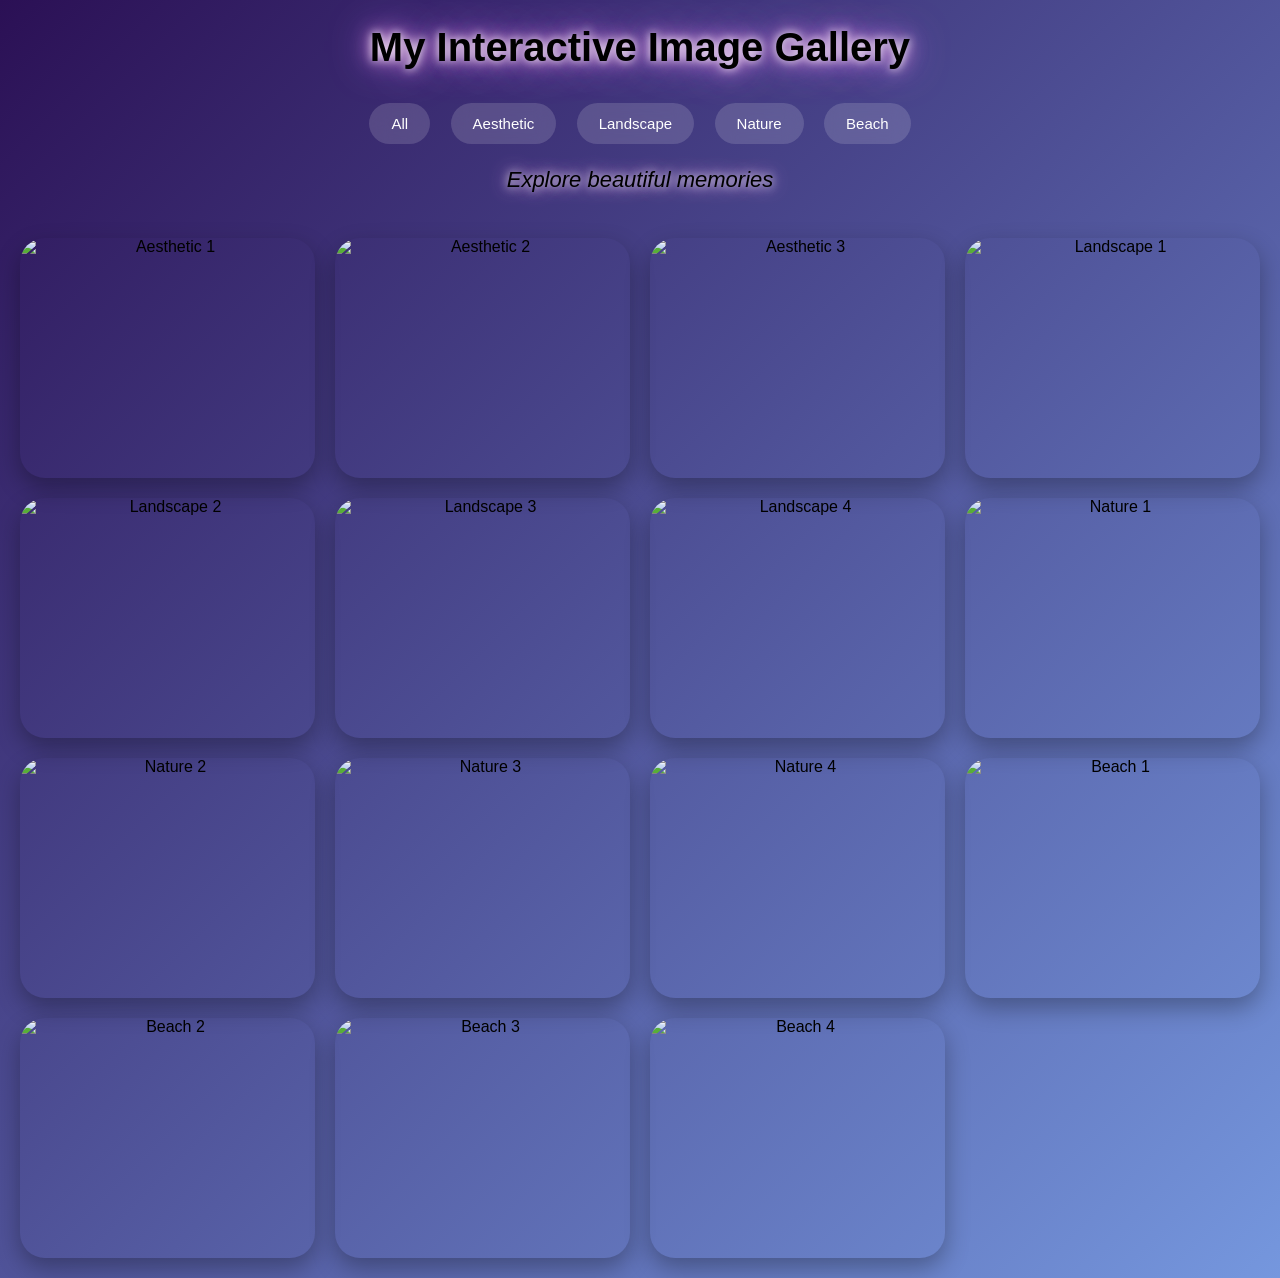
==== index.html @ 45262300 "Add files via upload" ====
<!DOCTYPE html>
<html lang="en">

<head>
  <meta charset="UTF-8">
  <meta name="viewport"
        content="width=device-width, initial-scale=1.0">

  <title>Interactive Image Gallery</title>

  <link rel="stylesheet" href="style.css">
</head>

<body>

  <h1> My Interactive Image Gallery </h1>

  <!-- FILTER BUTTONS -->

  <div class="buttons">

    <button onclick="showCategory('all')">
      All
    </button>

    <button onclick="showCategory('aesthetic')">
      Aesthetic
    </button>

    <button onclick="showCategory('landscape')">
      Landscape
    </button>

    <button onclick="showCategory('nature')">
      Nature
    </button>

    <button onclick="showCategory('beach')">
      Beach
    </button>

  </div>

  <!-- QUOTES -->

  <div id="quote" class="quote">

    ✨ Explore beautiful memories ✨

  </div>

  <!-- GALLERY -->

  <div class="gallery">

    <!-- AESTHETIC -->

    <img src="images/Asthetic1.avif"
         class="filter aesthetic"
         alt="Aesthetic 1">

    <img src="images/Asthetic2.avif"
         class="filter aesthetic"
         alt="Aesthetic 2">

    <img src="images/Asthetic3.avif"
         class="filter aesthetic"
         alt="Aesthetic 3">

    <!-- LANDSCAPE -->

    <img src="images/landscape-1.avif"
         class="filter landscape"
         alt="Landscape 1">

    <img src="images/landscape-2.avif"
         class="filter landscape"
         alt="Landscape 2">

    <img src="images/landscape-3.avif"
         class="filter landscape"
         alt="Landscape 3">

    <img src="images/landscape-4.avif"
         class="filter landscape"
         alt="Landscape 4">

    <!-- NATURE -->

    <img src="images/nature1.avif"
         class="filter nature"
         alt="Nature 1">

    <img src="images/nature2.avif"
         class="filter nature"
         alt="Nature 2">

    <img src="images/nature3.avif"
         class="filter nature"
         alt="Nature 3">

    <img src="images/nature4.avif"
         class="filter nature"
         alt="Nature 4">

    <!-- BEACH -->

    <img src="images/photo3.avif"
         class="filter beach"
         alt="Beach 1">

    <img src="images/photo4.avif"
         class="filter beach"
         alt="Beach 2">

    <img src="images/photo5.avif"
         class="filter beach"
         alt="Beach 3">

    <img src="images/photo6.avif"
         class="filter beach"
         alt="Beach 4">

  </div>

  <!-- LIGHTBOX -->

  <div id="lightbox" class="lightbox">

    <span class="close">&times;</span>

    <img class="lightbox-img"
         src=""
         alt="">

    <div class="controls">

      <button id="prev">
        ⟨ Prev
      </button>

      <button id="next">
        Next ⟩
      </button>

    </div>

  </div>

  <script src="script.js"></script>

</body>

</html>
---- style.css ----
body {

  font-family: 'Poppins', sans-serif;

  background:
  linear-gradient(135deg,
  #2b1055,
  #7597de);

  text-align: center;

  margin: 0;
  padding: 0;

  min-height: 100vh;

}

/* HEADING */

h1 {

  margin: 25px 0;

  color: rgb(0, 0, 0);

  font-size: 40px;

  text-shadow:
    0 0 10px #fff,
    0 0 20px #ff9ff3,
    0 0 40px #c56cf0;

}

/* BUTTONS */

.buttons {

  margin-bottom: 15px;

}

.buttons button {

  background:
  rgba(255,255,255,0.15);

  border: none;

  padding: 12px 22px;

  margin: 8px;

  border-radius: 30px;

  color: white;

  font-size: 15px;

  cursor: pointer;

  transition: 0.4s;

  backdrop-filter: blur(10px);

}

.buttons button:hover {

  transform: scale(1.1);

  background:
  linear-gradient(45deg,
  #ff9ff3,
  #c56cf0);

  box-shadow:
    0 0 15px #fff,
    0 0 30px #ff9ff3;

}

/* QUOTES */

.quote {

  margin-bottom: 25px;

  font-size: 22px;

  color: rgb(0, 0, 0);

  font-style: italic;

  text-shadow:
    0 0 10px #fff,
    0 0 20px #ff9ff3;

}

/* GALLERY */

.gallery {

  display: grid;

  grid-template-columns:
  repeat(auto-fit,
  minmax(260px, 1fr));

  gap: 20px;

  padding: 20px;

}

/* IMAGES */

.gallery img {

  width: 100%;

  height: 240px;

  object-fit: cover;

  border-radius: 25px;

  cursor: pointer;

  transition: 0.5s;

  box-shadow:
    0 10px 25px rgba(0,0,0,0.3);

}

.gallery img:hover {

  transform:
  scale(1.05)
  rotate(1deg);

  box-shadow:
    0 0 20px #fff,
    0 0 40px #ff9ff3,
    0 0 60px #c56cf0;

}

/* LIGHTBOX */

.lightbox {

  display: none;

  position: fixed;

  top: 0;
  left: 0;

  width: 100%;
  height: 100%;

  background:
  rgba(0,0,0,0.9);

  justify-content: center;
  align-items: center;

  flex-direction: column;

  z-index: 999;

}

.lightbox-img {

  max-width: 85%;

  max-height: 75vh;

  border-radius: 30px;

  box-shadow:
    0 0 25px #fff,
    0 0 50px #ff9ff3;

}

/* CLOSE BUTTON */

.close {

  position: absolute;

  top: 20px;
  right: 35px;

  font-size: 45px;

  color: white;

  cursor: pointer;

}

/* CONTROLS */

.controls {

  margin-top: 20px;

}

.controls button {

  background:
  linear-gradient(45deg,
  #ff9ff3,
  #c56cf0);

  border: none;

  padding: 12px 24px;

  margin: 8px;

  border-radius: 30px;

  color: white;

  cursor: pointer;

  transition: 0.4s;

}

.controls button:hover {

  transform: scale(1.1);

}
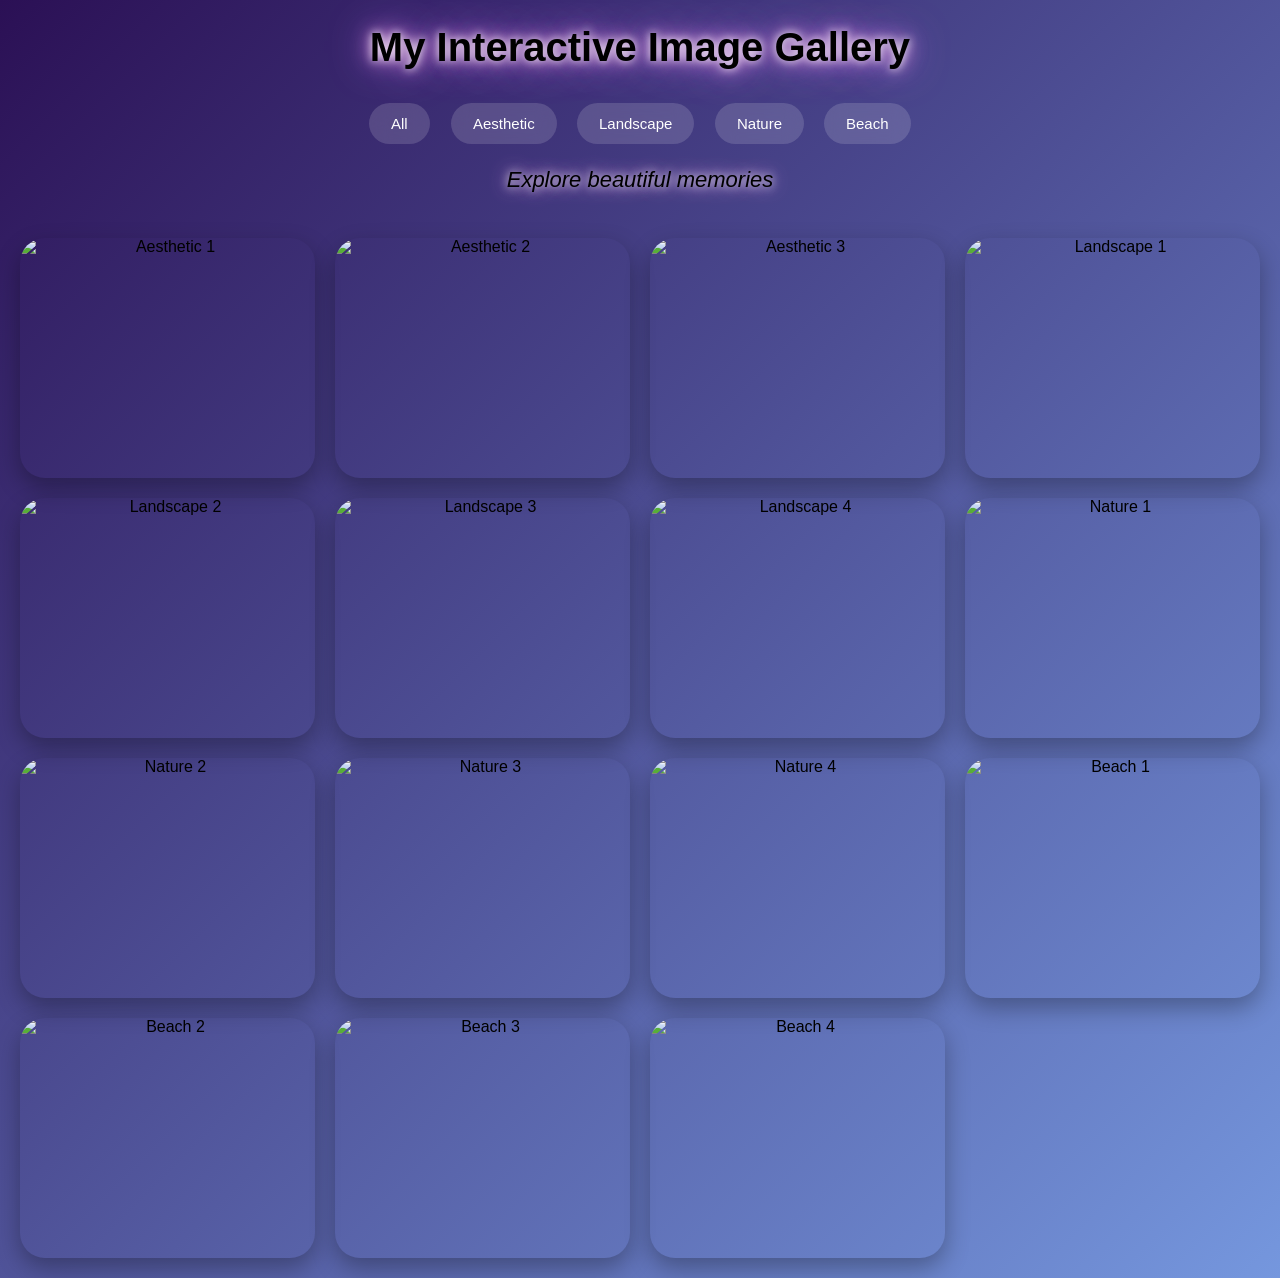
==== commit 4698f10c: "Add files via upload" ====
--- a/index.html
+++ b/index.html
@@ -55,69 +55,69 @@
 
     <!-- AESTHETIC -->
 
-    <img src="images/Asthetic1.avif"
+    <img src="https://upload.wikimedia.org/wikipedia/commons/f/fc/Aesthetic-4886533_1280.jpg?utm_source=commons.wikimedia.org&utm_campaign=index&utm_content=original"
          class="filter aesthetic"
          alt="Aesthetic 1">
 
-    <img src="images/Asthetic2.avif"
+    <img src="https://plus.unsplash.com/premium_photo-1673285285994-6bfff235db97?fm=jpg&q=60&w=3000&auto=format&fit=crop&ixlib=rb-4.1.0&ixid=M3wxMjA3fDB8MHxzZWFyY2h8MXx8bmF0dXJlJTIwYWVzdGhldGljfGVufDB8fDB8fHww"
          class="filter aesthetic"
          alt="Aesthetic 2">
 
-    <img src="images/Asthetic3.avif"
+    <img src="https://i.pinimg.com/originals/7e/04/49/7e0449656995369dea3809f2afa60ad8.jpg"
          class="filter aesthetic"
          alt="Aesthetic 3">
 
     <!-- LANDSCAPE -->
 
-    <img src="images/landscape-1.avif"
+    <img src="https://upload.wikimedia.org/wikipedia/commons/c/c0/Mountain_landscape_4432242.jpg"
          class="filter landscape"
          alt="Landscape 1">
 
-    <img src="images/landscape-2.avif"
+    <img src="https://thumbs.dreamstime.com/b/landscape-sunset-view-morain-lake-mountain-range-alberta-canada-44613434.jpg"
          class="filter landscape"
          alt="Landscape 2">
 
-    <img src="images/landscape-3.avif"
+    <img src="https://i.pinimg.com/1200x/ee/4e/52/ee4e5298eced9606f8b5092c3fba30ee.jpg"
          class="filter landscape"
          alt="Landscape 3">
 
-    <img src="images/landscape-4.avif"
+    <img src="https://img.magnific.com/free-photo/reflection-photo-trees-mountain_395237-233.jpg?semt=ais_hybrid&w=740&q=80"
          class="filter landscape"
          alt="Landscape 4">
 
     <!-- NATURE -->
 
-    <img src="images/nature1.avif"
+    <img src="https://media.istockphoto.com/id/1317323736/photo/a-view-up-into-the-trees-direction-sky.jpg?s=612x612&w=0&k=20&c=i4HYO7xhao7CkGy7Zc_8XSNX_iqG0vAwNsrH1ERmw2Q="
          class="filter nature"
          alt="Nature 1">
 
-    <img src="images/nature2.avif"
+    <img src="https://t4.ftcdn.net/jpg/10/15/52/23/360_F_1015522373_Q34xhiDaoR3WzDMQTGYB43RV7BTYYmLC.jpg"
          class="filter nature"
          alt="Nature 2">
 
-    <img src="images/nature3.avif"
+    <img src="https://images5.alphacoders.com/336/thumb-1920-336625.jpg"
          class="filter nature"
          alt="Nature 3">
 
-    <img src="images/nature4.avif"
+    <img src="https://www.godigit.com/content/dam/godigit/directportal/en/contenthm/top-12-bird-sanctuaries-to-visit-in-rajasthan.jpg"
          class="filter nature"
          alt="Nature 4">
 
     <!-- BEACH -->
 
-    <img src="images/photo3.avif"
+    <img src="https://i.pinimg.com/736x/08/6c/cf/086ccf79e4ba99cdedee98595f9104b7.jpg"
          class="filter beach"
          alt="Beach 1">
 
-    <img src="images/photo4.avif"
+    <img src="https://media.istockphoto.com/id/2096604238/photo/aerial-beach-and-coconut-trees-on-a-calm-island-in-the-morning.jpg?s=612x612&w=0&k=20&c=rKCfLsfiOxaImi1ywObtJ8g_sJ_jqS0bboPMhHDYXDM="
          class="filter beach"
          alt="Beach 2">
 
-    <img src="images/photo5.avif"
+    <img src="https://media.timeout.com/images/105873212/750/562/image.jpg"
          class="filter beach"
          alt="Beach 3">
 
-    <img src="images/photo6.avif"
+    <img src="https://i.pinimg.com/736x/77/6b/87/776b87ac50d5f21b6794a7fec9855985.jpg"
          class="filter beach"
          alt="Beach 4">
 
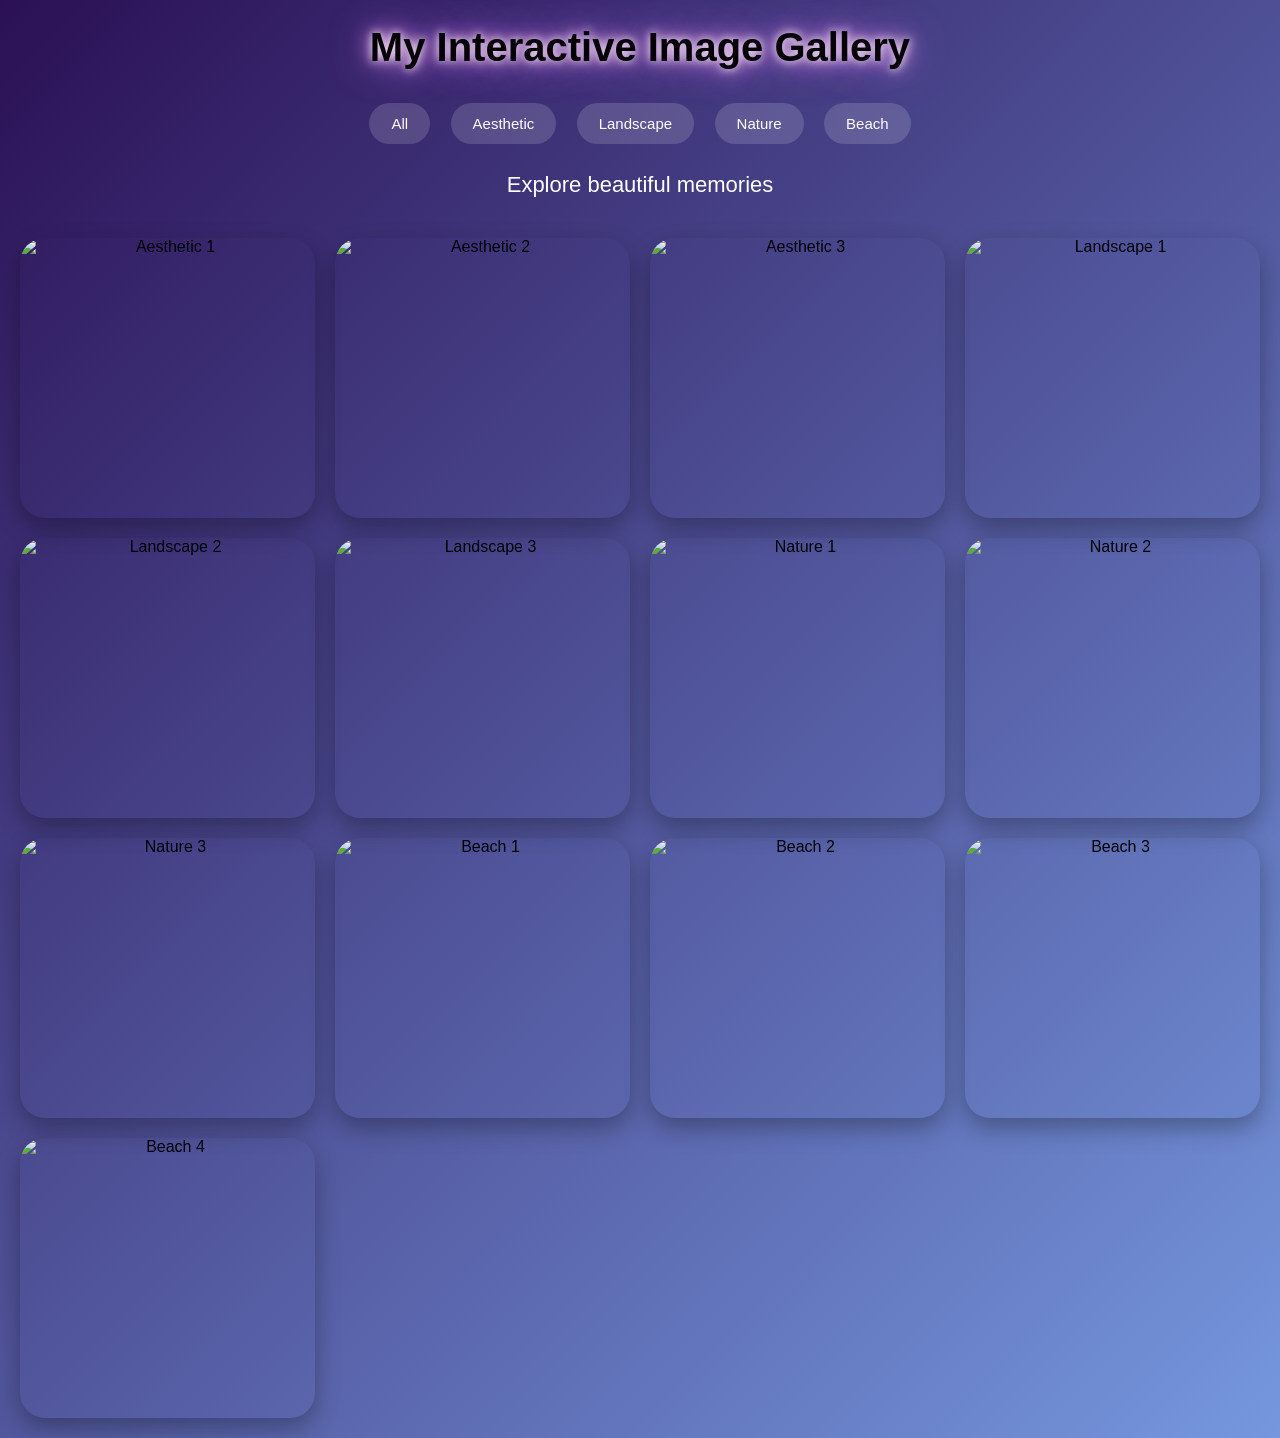
==== commit 7351f3a5: "Add files via upload" ====
--- a/index.html
+++ b/index.html
@@ -2,13 +2,17 @@
 <html lang="en">
 
 <head>
+
   <meta charset="UTF-8">
+
   <meta name="viewport"
         content="width=device-width, initial-scale=1.0">
 
   <title>Interactive Image Gallery</title>
 
-  <link rel="stylesheet" href="style.css">
+  <link rel="stylesheet"
+        href="style.css">
+
 </head>
 
 <body>
@@ -41,7 +45,7 @@
 
   </div>
 
-  <!-- QUOTES -->
+  <!-- QUOTE -->
 
   <div id="quote" class="quote">
 
@@ -55,71 +59,118 @@
 
     <!-- AESTHETIC -->
 
-    <img src="https://upload.wikimedia.org/wikipedia/commons/f/fc/Aesthetic-4886533_1280.jpg?utm_source=commons.wikimedia.org&utm_campaign=index&utm_content=original"
+    <img src="https://upload.wikimedia.org/wikipedia/commons/f/fc/Aesthetic-4886533_1280.jpg"
          class="filter aesthetic"
-         alt="Aesthetic 1">
-
-    <img src="https://plus.unsplash.com/premium_photo-1673285285994-6bfff235db97?fm=jpg&q=60&w=3000&auto=format&fit=crop&ixlib=rb-4.1.0&ixid=M3wxMjA3fDB8MHxzZWFyY2h8MXx8bmF0dXJlJTIwYWVzdGhldGljfGVufDB8fDB8fHww"
+         alt="Aesthetic 1"
+
+         data-title="Dreamy Aesthetic"
+         data-category="Aesthetic"
+         data-description="A peaceful aesthetic wallpaper with dreamy vibes.">
+
+    <img src="https://images.openai.com/static-rsc-4/pI878bMQj2b5K4F5whdi-srrQqZUO-c6wjVbkei-aS2DM3NkyvSaBmcAKnhqHhMQnThnMcJBTLWFyr2rUiElgNFBlvUF4JKAi6DgZvtzZXvD4dD0hiNzUBqY-BC9ey2xDd2nUaNNmJbL5Eqd-LjjEo5nEmLKn_R7EXIciWw8trc?purpose=inline"
          class="filter aesthetic"
-         alt="Aesthetic 2">
-
-    <img src="https://i.pinimg.com/originals/7e/04/49/7e0449656995369dea3809f2afa60ad8.jpg"
+         alt="Aesthetic 2"
+
+         data-title="Purple Glow"
+         data-category="Aesthetic"
+         data-description="Beautiful glowing purple aesthetic scene.">
+
+    <img src="https://plus.unsplash.com/premium_photo-1673285285994-6bfff235db97"
          class="filter aesthetic"
-         alt="Aesthetic 3">
+         alt="Aesthetic 3"
+
+         data-title="Nature Aesthetic"
+         data-category="Aesthetic"
+         data-description="Beautiful aesthetic nature wallpaper.">
+
 
     <!-- LANDSCAPE -->
 
     <img src="https://upload.wikimedia.org/wikipedia/commons/c/c0/Mountain_landscape_4432242.jpg"
          class="filter landscape"
-         alt="Landscape 1">
+         alt="Landscape 1"
+
+         data-title="Mountain View"
+         data-category="Landscape"
+         data-description="Beautiful mountain landscape scenery.">
 
     <img src="https://thumbs.dreamstime.com/b/landscape-sunset-view-morain-lake-mountain-range-alberta-canada-44613434.jpg"
          class="filter landscape"
-         alt="Landscape 2">
-
-    <img src="https://i.pinimg.com/1200x/ee/4e/52/ee4e5298eced9606f8b5092c3fba30ee.jpg"
+         alt="Landscape 2"
+
+         data-title="Sunset Lake"
+         data-category="Landscape"
+         data-description="Golden sunset reflecting over lake.">
+
+    <img src="https://img.magnific.com/free-photo/reflection-photo-trees-mountain_395237-233.jpg"
          class="filter landscape"
-         alt="Landscape 3">
-
-    <img src="https://img.magnific.com/free-photo/reflection-photo-trees-mountain_395237-233.jpg?semt=ais_hybrid&w=740&q=80"
-         class="filter landscape"
-         alt="Landscape 4">
+         alt="Landscape 3"
+
+         data-title="Nature Reflection"
+         data-category="Landscape"
+         data-description="Reflection of mountains in calm water.">
+
 
     <!-- NATURE -->
 
-    <img src="https://media.istockphoto.com/id/1317323736/photo/a-view-up-into-the-trees-direction-sky.jpg?s=612x612&w=0&k=20&c=i4HYO7xhao7CkGy7Zc_8XSNX_iqG0vAwNsrH1ERmw2Q="
+    <img src="https://media.istockphoto.com/id/1317323736/photo/a-view-up-into-the-trees-direction-sky.jpg"
          class="filter nature"
-         alt="Nature 1">
+         alt="Nature 1"
+
+         data-title="Green Forest"
+         data-category="Nature"
+         data-description="Fresh green forest under sunlight.">
 
     <img src="https://t4.ftcdn.net/jpg/10/15/52/23/360_F_1015522373_Q34xhiDaoR3WzDMQTGYB43RV7BTYYmLC.jpg"
          class="filter nature"
-         alt="Nature 2">
+         alt="Nature 2"
+
+         data-title="Nature Beauty"
+         data-category="Nature"
+         data-description="Beautiful natural scenery with trees.">
 
     <img src="https://images5.alphacoders.com/336/thumb-1920-336625.jpg"
          class="filter nature"
-         alt="Nature 3">
-
-    <img src="https://www.godigit.com/content/dam/godigit/directportal/en/contenthm/top-12-bird-sanctuaries-to-visit-in-rajasthan.jpg"
-         class="filter nature"
-         alt="Nature 4">
+         alt="Nature 3"
+
+         data-title="Blue Nature"
+         data-category="Nature"
+         data-description="Cool blue-toned peaceful nature wallpaper.">
+
 
     <!-- BEACH -->
 
     <img src="https://i.pinimg.com/736x/08/6c/cf/086ccf79e4ba99cdedee98595f9104b7.jpg"
          class="filter beach"
-         alt="Beach 1">
-
-    <img src="https://media.istockphoto.com/id/2096604238/photo/aerial-beach-and-coconut-trees-on-a-calm-island-in-the-morning.jpg?s=612x612&w=0&k=20&c=rKCfLsfiOxaImi1ywObtJ8g_sJ_jqS0bboPMhHDYXDM="
-         class="filter beach"
-         alt="Beach 2">
+         alt="Beach 1"
+
+         data-title="Beach Sunset"
+         data-category="Beach"
+         data-description="Relaxing beach sunset with soft waves.">
+
+    <img src="https://media.istockphoto.com/id/2096604238/photo/aerial-beach-and-coconut-trees-on-a-calm-island-in-the-morning.jpg"
+         class="filter beach"
+         alt="Beach 2"
+
+         data-title="Tropical Island"
+         data-category="Beach"
+         data-description="Aerial tropical beach island view.">
 
     <img src="https://media.timeout.com/images/105873212/750/562/image.jpg"
          class="filter beach"
-         alt="Beach 3">
-
-    <img src="https://i.pinimg.com/736x/77/6b/87/776b87ac50d5f21b6794a7fec9855985.jpg"
-         class="filter beach"
-         alt="Beach 4">
+         alt="Beach 3"
+
+         data-title="Ocean Dreams"
+         data-category="Beach"
+         data-description="Ocean breeze and peaceful beach vibes.">
+
+     <img src="https://i.pinimg.com/736x/77/6b/87/776b87ac50d5f21b6794a7fec9855985.jpg"
+         class="filter beach"
+         alt="Beach 4"
+         
+         data-title="Sea Breeze"
+         data-category="Beach"
+         data-description="Feel the cool sea breeze and peaceful coastal beauty.">
 
   </div>
 
@@ -133,6 +184,20 @@
          src=""
          alt="">
 
+    <!-- IMAGE DETAILS -->
+
+    <div class="image-details">
+
+      <h2 id="image-title"></h2>
+
+      <p id="image-category"></p>
+
+      <p id="image-description"></p>
+
+    </div>
+
+    <!-- CONTROLS -->
+
     <div class="controls">
 
       <button id="prev">
--- a/style.css
+++ b/style.css
@@ -22,7 +22,7 @@
 
   margin: 25px 0;
 
-  color: rgb(0, 0, 0);
+  color: rgb(6, 0, 7);
 
   font-size: 40px;
 
@@ -37,7 +37,7 @@
 
 .buttons {
 
-  margin-bottom: 15px;
+  margin-bottom: 20px;
 
 }
 
@@ -61,8 +61,6 @@
   cursor: pointer;
 
   transition: 0.4s;
-
-  backdrop-filter: blur(10px);
 
 }
 
@@ -75,27 +73,17 @@
   #ff9ff3,
   #c56cf0);
 
-  box-shadow:
-    0 0 15px #fff,
-    0 0 30px #ff9ff3;
-
-}
-
-/* QUOTES */
+}
+
+/* QUOTE */
 
 .quote {
 
-  margin-bottom: 25px;
+  margin-bottom: 20px;
 
   font-size: 22px;
 
-  color: rgb(0, 0, 0);
-
-  font-style: italic;
-
-  text-shadow:
-    0 0 10px #fff,
-    0 0 20px #ff9ff3;
+  color: white;
 
 }
 
@@ -107,7 +95,7 @@
 
   grid-template-columns:
   repeat(auto-fit,
-  minmax(260px, 1fr));
+  minmax(260px,1fr));
 
   gap: 20px;
 
@@ -121,7 +109,7 @@
 
   width: 100%;
 
-  height: 240px;
+  height: 280px;
 
   object-fit: cover;
 
@@ -139,13 +127,11 @@
 .gallery img:hover {
 
   transform:
-  scale(1.05)
-  rotate(1deg);
+  scale(1.05);
 
   box-shadow:
     0 0 20px #fff,
-    0 0 40px #ff9ff3,
-    0 0 60px #c56cf0;
+    0 0 40px #ff9ff3;
 
 }
 
@@ -177,19 +163,25 @@
 
 .lightbox-img {
 
-  max-width: 85%;
-
-  max-height: 75vh;
-
-  border-radius: 30px;
+  width: 600px;
+
+  height: 350px;
+
+  max-width: 80%;
+
+  max-height: 100vh;
+
+  object-fit: cover;
+
+  border-radius: 25px;
 
   box-shadow:
-    0 0 25px #fff,
-    0 0 50px #ff9ff3;
-
-}
-
-/* CLOSE BUTTON */
+    0 0 20px #fff,
+    0 0 40px #ff9ff3;
+
+}
+
+/* CLOSE */
 
 .close {
 
@@ -203,6 +195,28 @@
   color: white;
 
   cursor: pointer;
+
+}
+
+/* DETAILS */
+
+.image-details {
+
+  color: white;
+
+  margin-top: 20px;
+
+}
+
+.image-details h2 {
+
+  font-size: 30px;
+
+}
+
+.image-details p {
+
+  font-size: 18px;
 
 }
 
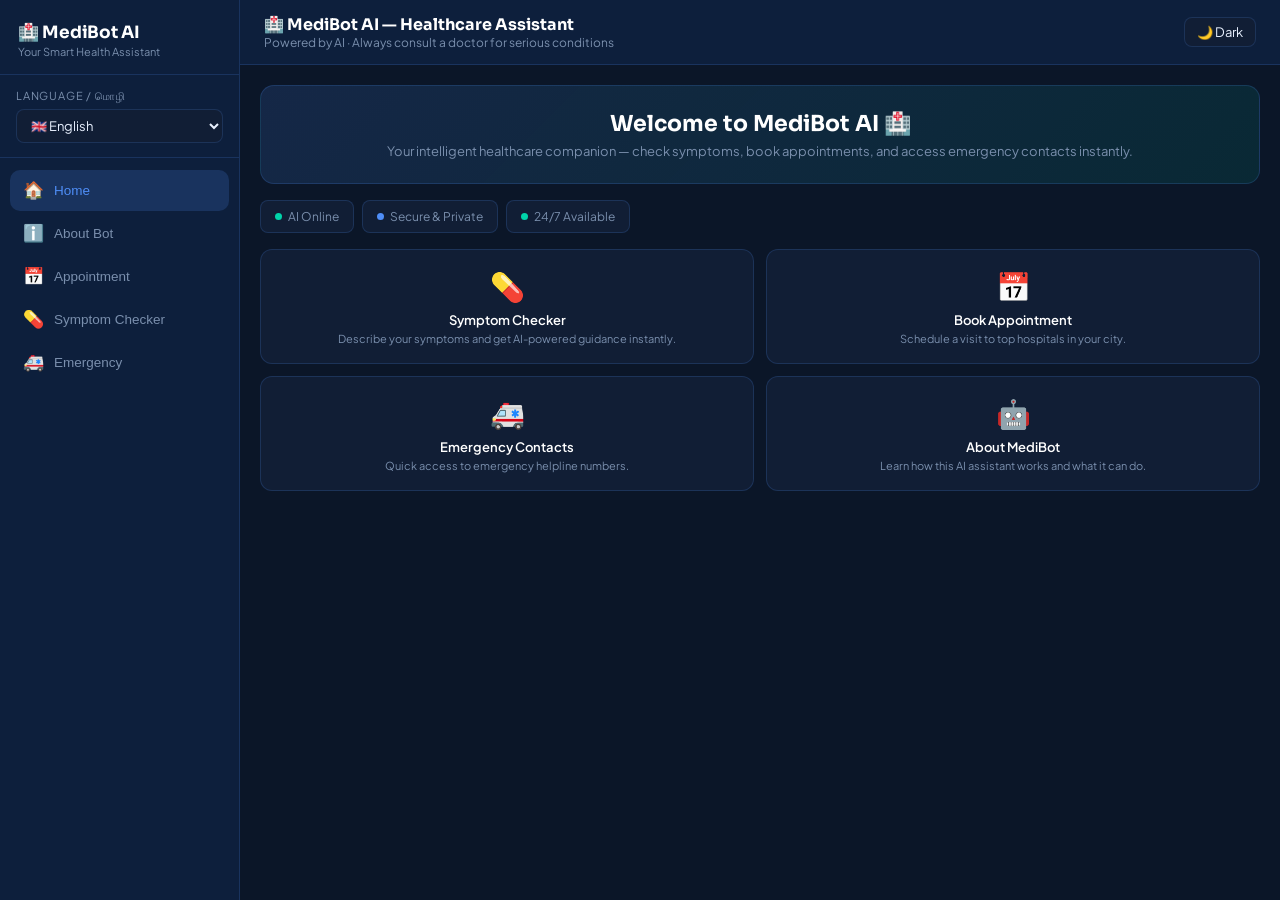
==== commit dd48b31a: "Add files via upload" ====
--- a/index.html
+++ b/index.html
@@ -1,219 +1,475 @@
+
 <!DOCTYPE html>
 <html lang="en">
-
 <head>
-
-  <meta charset="UTF-8">
-
-  <meta name="viewport"
-        content="width=device-width, initial-scale=1.0">
-
-  <title>Interactive Image Gallery</title>
-
-  <link rel="stylesheet"
-        href="style.css">
-
+<meta charset="UTF-8">
+<meta name="viewport" content="width=device-width, initial-scale=1.0">
+<title>MediBot AI</title>
+<link href="https://fonts.googleapis.com/css2?family=Plus+Jakarta+Sans:wght@400;500;600;700&family=Sora:wght@400;600;700&display=swap" rel="stylesheet">
+<style>
+*{margin:0;padding:0;box-sizing:border-box}
+:root{
+  --bg:#0b1628;
+  --sidebar:#0d1f3c;
+  --card:#111e35;
+  --card2:#152240;
+  --accent:#00d4aa;
+  --accent2:#4f8ef7;
+  --red:#ff4d6a;
+  --yellow:#ffc94a;
+  --text:#e8f0fe;
+  --muted:#7a8fad;
+  --border:rgba(79,142,247,0.18);
+  --radius:14px;
+}
+body{font-family:'Plus Jakarta Sans',sans-serif;background:var(--bg);color:var(--text);display:flex;height:100vh;overflow:hidden;font-size:14px}
+.sidebar{width:240px;background:var(--sidebar);border-right:1px solid var(--border);display:flex;flex-direction:column;padding:0;flex-shrink:0;overflow-y:auto}
+.logo{padding:22px 18px 16px;border-bottom:1px solid var(--border)}
+.logo h1{font-family:'Sora',sans-serif;font-size:17px;font-weight:700;color:#fff;letter-spacing:-0.3px}
+.logo span{font-size:11px;color:var(--muted);display:block;margin-top:2px}
+.lang-box{padding:14px 16px;border-bottom:1px solid var(--border)}
+.lang-box label{font-size:11px;color:var(--muted);text-transform:uppercase;letter-spacing:0.8px;display:block;margin-bottom:6px}
+.lang-box select{width:100%;background:var(--card);color:var(--text);border:1px solid var(--border);border-radius:8px;padding:7px 10px;font-family:inherit;font-size:13px;cursor:pointer}
+.lang-box select:focus{outline:none;border-color:var(--accent2)}
+nav{padding:12px 10px;flex:1}
+.nav-item{display:flex;align-items:center;gap:10px;padding:10px 12px;border-radius:10px;cursor:pointer;color:var(--muted);transition:all .2s;margin-bottom:2px;font-size:13.5px;font-weight:500;border:none;background:none;width:100%;text-align:left}
+.nav-item:hover{background:rgba(79,142,247,0.1);color:var(--text)}
+.nav-item.active{background:rgba(79,142,247,0.18);color:var(--accent2)}
+.nav-item .icon{font-size:17px;width:22px;text-align:center}
+.main{flex:1;display:flex;flex-direction:column;overflow:hidden}
+.topbar{background:var(--sidebar);border-bottom:1px solid var(--border);padding:14px 24px;display:flex;align-items:center;justify-content:space-between;flex-shrink:0}
+.topbar-title{font-family:'Sora',sans-serif;font-size:16px;font-weight:700;color:#fff}
+.topbar-sub{font-size:12px;color:var(--muted)}
+.dark-toggle{background:var(--card);border:1px solid var(--border);border-radius:8px;padding:6px 12px;color:var(--text);cursor:pointer;font-size:13px;font-family:inherit}
+.content{flex:1;overflow-y:auto;padding:20px}
+.section{display:none}
+.section.active{display:block}
+.card{background:var(--card);border:1px solid var(--border);border-radius:var(--radius);padding:20px;margin-bottom:16px}
+.card-title{font-size:15px;font-weight:700;color:#fff;margin-bottom:12px;display:flex;align-items:center;gap:8px}
+.badge{font-size:11px;padding:2px 8px;border-radius:20px;font-weight:600}
+.badge-green{background:rgba(0,212,170,0.18);color:var(--accent)}
+.badge-red{background:rgba(255,77,106,0.18);color:var(--red)}
+.badge-blue{background:rgba(79,142,247,0.18);color:var(--accent2)}
+.about-hero{background:linear-gradient(135deg,rgba(79,142,247,0.2),rgba(0,212,170,0.1));border:1px solid var(--border);border-radius:var(--radius);padding:28px;text-align:center;margin-bottom:16px}
+.about-hero h2{font-family:'Sora',sans-serif;font-size:26px;font-weight:700;color:#fff;margin-bottom:8px}
+.about-hero p{color:var(--muted);font-size:14px;line-height:1.7;max-width:480px;margin:0 auto}
+.features-grid{display:grid;grid-template-columns:1fr 1fr;gap:12px}
+.feat{background:var(--card);border:1px solid var(--border);border-radius:10px;padding:16px}
+.feat .fi{font-size:22px;margin-bottom:8px}
+.feat h4{font-size:13px;font-weight:600;color:#fff;margin-bottom:4px}
+.feat p{font-size:12px;color:var(--muted);line-height:1.5}
+.appt-grid{display:grid;grid-template-columns:1fr 1fr;gap:12px}
+.form-group{margin-bottom:14px}
+.form-group label{font-size:12px;color:var(--muted);display:block;margin-bottom:5px;text-transform:uppercase;letter-spacing:0.6px}
+.form-group input,.form-group select,.form-group textarea{width:100%;background:var(--card2);border:1px solid var(--border);border-radius:8px;padding:9px 12px;color:var(--text);font-family:inherit;font-size:13px}
+.form-group input:focus,.form-group select:focus,.form-group textarea:focus{outline:none;border-color:var(--accent2)}
+.form-group select option{background:#1a2a4a}
+.time-slots{display:grid;grid-template-columns:repeat(4,1fr);gap:6px;margin-top:6px}
+.slot{background:var(--card2);border:1px solid var(--border);border-radius:7px;padding:7px;text-align:center;cursor:pointer;font-size:12px;color:var(--text);transition:all .2s}
+.slot:hover{border-color:var(--accent2);color:var(--accent2)}
+.slot.selected{background:rgba(79,142,247,0.2);border-color:var(--accent2);color:var(--accent2);font-weight:600}
+.slot.booked{background:rgba(255,77,106,0.1);border-color:rgba(255,77,106,0.3);color:var(--red);cursor:not-allowed;text-decoration:line-through;opacity:0.6}
+.btn{width:100%;padding:12px;border:none;border-radius:10px;background:var(--accent2);color:#fff;font-family:inherit;font-size:14px;font-weight:600;cursor:pointer;transition:all .2s;margin-top:4px}
+.btn:hover{opacity:0.9;transform:translateY(-1px)}
+.btn-green{background:var(--accent);color:#0b1628}
+.toast{display:none;padding:12px 16px;border-radius:10px;font-size:13px;font-weight:500;margin-bottom:14px;animation:fadeIn .3s}
+.toast.show{display:flex;align-items:center;gap:8px}
+.toast.success{background:rgba(0,212,170,0.15);border:1px solid rgba(0,212,170,0.3);color:var(--accent)}
+.toast.error{background:rgba(255,77,106,0.15);border:1px solid rgba(255,77,106,0.3);color:var(--red)}
+@keyframes fadeIn{from{opacity:0;transform:translateY(-8px)}to{opacity:1;transform:translateY(0)}}
+.booked-list{margin-top:16px}
+.booked-item{background:var(--card2);border:1px solid var(--border);border-radius:10px;padding:12px 16px;margin-bottom:8px;display:flex;align-items:center;gap:12px}
+.booked-avatar{width:36px;height:36px;border-radius:50%;background:rgba(79,142,247,0.2);display:flex;align-items:center;justify-content:center;font-size:14px;font-weight:700;color:var(--accent2);flex-shrink:0}
+.booked-info h4{font-size:13px;font-weight:600;color:#fff}
+.booked-info p{font-size:11px;color:var(--muted)}
+.ai-chat{background:var(--card2);border:1px solid var(--border);border-radius:var(--radius);padding:16px;min-height:160px;max-height:260px;overflow-y:auto;margin-bottom:12px}
+.ai-msg{display:flex;gap:10px;margin-bottom:12px;animation:fadeIn .3s}
+.ai-msg .avatar{width:30px;height:30px;border-radius:50%;flex-shrink:0;display:flex;align-items:center;justify-content:center;font-size:14px}
+.ai-avatar{background:rgba(0,212,170,0.15);color:var(--accent)}
+.user-avatar{background:rgba(79,142,247,0.15);color:var(--accent2)}
+.ai-msg .bubble{background:var(--card);border:1px solid var(--border);border-radius:10px;padding:10px 13px;font-size:13px;line-height:1.6;color:var(--text);flex:1}
+.user-msg{flex-direction:row-reverse}
+.user-msg .bubble{background:rgba(79,142,247,0.12);text-align:right}
+.symptom-input-row{display:flex;gap:8px}
+.symptom-input-row input{flex:1;background:var(--card2);border:1px solid var(--border);border-radius:8px;padding:9px 14px;color:var(--text);font-family:inherit;font-size:13px}
+.symptom-input-row input:focus{outline:none;border-color:var(--accent)}
+.symptom-input-row button{background:var(--accent);color:#0b1628;border:none;border-radius:8px;padding:9px 16px;font-family:inherit;font-weight:600;cursor:pointer;white-space:nowrap;font-size:13px}
+.quick-chips{display:flex;flex-wrap:wrap;gap:7px;margin-bottom:14px}
+.chip{background:var(--card2);border:1px solid var(--border);border-radius:20px;padding:5px 12px;font-size:12px;color:var(--muted);cursor:pointer;transition:all .2s}
+.chip:hover{border-color:var(--accent);color:var(--accent)}
+.emg-header{background:linear-gradient(135deg,rgba(255,77,106,0.2),rgba(255,77,106,0.05));border:1px solid rgba(255,77,106,0.3);border-radius:var(--radius);padding:18px 20px;margin-bottom:16px;display:flex;align-items:center;gap:14px}
+.emg-icon{font-size:32px}
+.emg-header h3{font-size:16px;font-weight:700;color:#fff}
+.emg-header p{font-size:12px;color:var(--muted);margin-top:2px}
+.emg-grid{display:grid;grid-template-columns:1fr 1fr;gap:10px}
+.emg-card{background:var(--card);border:1px solid var(--border);border-radius:12px;padding:16px;cursor:pointer;transition:all .2s}
+.emg-card:hover{border-color:var(--red);transform:translateY(-2px)}
+.emg-card .num{font-size:24px;font-weight:700;color:var(--red);margin-bottom:4px}
+.emg-card .ename{font-size:13px;font-weight:600;color:#fff}
+.emg-card .edesc{font-size:11px;color:var(--muted);margin-top:3px}
+.emg-card .call-btn{margin-top:10px;background:rgba(255,77,106,0.15);border:1px solid rgba(255,77,106,0.3);color:var(--red);border-radius:7px;padding:6px 12px;font-size:12px;font-weight:600;cursor:pointer;width:100%;font-family:inherit;transition:background .2s}
+.emg-card .call-btn:hover{background:rgba(255,77,106,0.25)}
+.emg-tips{background:rgba(255,196,74,0.08);border:1px solid rgba(255,196,74,0.2);border-radius:10px;padding:14px 16px;margin-top:12px}
+.emg-tips h4{font-size:13px;font-weight:600;color:var(--yellow);margin-bottom:8px}
+.emg-tips li{font-size:12px;color:var(--muted);line-height:1.8;margin-left:16px}
+.home-hero{background:linear-gradient(135deg,rgba(79,142,247,0.15),rgba(0,212,170,0.1));border:1px solid var(--border);border-radius:var(--radius);padding:24px;margin-bottom:16px;text-align:center}
+.home-hero h2{font-family:'Sora',sans-serif;font-size:22px;font-weight:700;color:#fff;margin-bottom:6px}
+.home-hero p{color:var(--muted);font-size:13px}
+.home-grid{display:grid;grid-template-columns:1fr 1fr;gap:12px}
+.home-tile{background:var(--card);border:1px solid var(--border);border-radius:12px;padding:18px;cursor:pointer;transition:all .2s;text-align:center}
+.home-tile:hover{border-color:var(--accent2);transform:translateY(-2px)}
+.home-tile .tile-icon{font-size:28px;margin-bottom:8px}
+.home-tile h4{font-size:13px;font-weight:600;color:#fff;margin-bottom:4px}
+.home-tile p{font-size:11px;color:var(--muted)}
+.status-row{display:flex;gap:8px;margin-bottom:16px;flex-wrap:wrap}
+.status-badge{background:var(--card);border:1px solid var(--border);border-radius:8px;padding:8px 14px;font-size:12px;color:var(--muted);display:flex;align-items:center;gap:6px}
+.dot{width:7px;height:7px;border-radius:50%;display:inline-block}
+.dot-green{background:var(--accent)}
+.dot-blue{background:var(--accent2)}
+.typing{display:flex;align-items:center;gap:4px;padding:8px}
+.typing span{width:6px;height:6px;border-radius:50%;background:var(--accent);animation:pulse 1.2s infinite}
+.typing span:nth-child(2){animation-delay:.2s}
+.typing span:nth-child(3){animation-delay:.4s}
+@keyframes pulse{0%,60%,100%{transform:scale(1);opacity:.5}30%{transform:scale(1.3);opacity:1}}
+::-webkit-scrollbar{width:5px}
+::-webkit-scrollbar-track{background:transparent}
+::-webkit-scrollbar-thumb{background:var(--border);border-radius:3px}
+</style>
 </head>
-
 <body>
 
-  <h1> My Interactive Image Gallery </h1>
-
-  <!-- FILTER BUTTONS -->
-
-  <div class="buttons">
-
-    <button onclick="showCategory('all')">
-      All
+<div class="sidebar">
+  <div class="logo">
+    <h1>🏥 MediBot AI</h1>
+    <span>Your Smart Health Assistant</span>
+  </div>
+  <div class="lang-box">
+    <label>Language / மொழி</label>
+    <select id="langSelect" onchange="changeLang(this.value)">
+      <option value="en">🇬🇧 English</option>
+      <option value="ta">🇮🇳 Tamil (தமிழ்)</option>
+      <option value="hi">🇮🇳 Hindi (हिंदी)</option>
+      <option value="te">🇮🇳 Telugu (తెలుగు)</option>
+      <option value="ml">🇮🇳 Malayalam (മലയാളം)</option>
+    </select>
+  </div>
+  <nav>
+    <button class="nav-item active" onclick="goTo('home',this)">
+      <span class="icon">🏠</span><span data-key="nav_home">Home</span>
     </button>
-
-    <button onclick="showCategory('aesthetic')">
-      Aesthetic
+    <button class="nav-item" onclick="goTo('about',this)">
+      <span class="icon">ℹ️</span><span data-key="nav_about">About Bot</span>
     </button>
-
-    <button onclick="showCategory('landscape')">
-      Landscape
+    <button class="nav-item" onclick="goTo('appointment',this)">
+      <span class="icon">📅</span><span data-key="nav_appt">Appointment</span>
     </button>
-
-    <button onclick="showCategory('nature')">
-      Nature
+    <button class="nav-item" onclick="goTo('symptom',this)">
+      <span class="icon">💊</span><span data-key="nav_symptom">Symptom Checker</span>
     </button>
-
-    <button onclick="showCategory('beach')">
-      Beach
+    <button class="nav-item" onclick="goTo('emergency',this)">
+      <span class="icon">🚑</span><span data-key="nav_emg">Emergency</span>
     </button>
-
+  </nav>
+</div>
+
+<div class="main">
+  <div class="topbar">
+    <div>
+      <div class="topbar-title">🏥 MediBot AI — Healthcare Assistant</div>
+      <div class="topbar-sub">Powered by AI · Always consult a doctor for serious conditions</div>
+    </div>
+    <button class="dark-toggle" onclick="toggleDark()">🌙 Dark</button>
   </div>
 
-  <!-- QUOTE -->
-
-  <div id="quote" class="quote">
-
-    ✨ Explore beautiful memories ✨
+  <div class="content">
+
+    <!-- HOME -->
+    <div class="section active" id="sec-home">
+      <div class="home-hero">
+        <h2 id="home-title">Welcome to MediBot AI 🏥</h2>
+        <p id="home-sub">Your intelligent healthcare companion — check symptoms, book appointments, and access emergency contacts instantly.</p>
+      </div>
+      <div class="status-row">
+        <div class="status-badge"><span class="dot dot-green"></span><span data-key="status_online">AI Online</span></div>
+        <div class="status-badge"><span class="dot dot-blue"></span><span data-key="status_secure">Secure & Private</span></div>
+        <div class="status-badge"><span class="dot dot-green"></span><span data-key="status_24">24/7 Available</span></div>
+      </div>
+      <div class="home-grid">
+        <div class="home-tile" onclick="goTo('symptom',null)">
+          <div class="tile-icon">💊</div>
+          <h4 data-key="tile_symptom">Symptom Checker</h4>
+          <p data-key="tile_symptom_desc">Describe your symptoms and get AI-powered guidance instantly.</p>
+        </div>
+        <div class="home-tile" onclick="goTo('appointment',null)">
+          <div class="tile-icon">📅</div>
+          <h4 data-key="tile_appt">Book Appointment</h4>
+          <p data-key="tile_appt_desc">Schedule a visit to top hospitals in your city.</p>
+        </div>
+        <div class="home-tile" onclick="goTo('emergency',null)">
+          <div class="tile-icon">🚑</div>
+          <h4 data-key="tile_emg">Emergency Contacts</h4>
+          <p data-key="tile_emg_desc">Quick access to emergency helpline numbers.</p>
+        </div>
+        <div class="home-tile" onclick="goTo('about',null)">
+          <div class="tile-icon">🤖</div>
+          <h4 data-key="tile_about">About MediBot</h4>
+          <p data-key="tile_about_desc">Learn how this AI assistant works and what it can do.</p>
+        </div>
+      </div>
+    </div>
+
+    <!-- ABOUT -->
+    <div class="section" id="sec-about">
+      <div class="about-hero">
+        <h2>🤖 MediBot AI</h2>
+        <p data-key="about_desc">MediBot is an intelligent AI-powered healthcare assistant designed to help users understand basic symptoms, book hospital appointments, and access emergency support — all in one place, in your preferred language.</p>
+      </div>
+      <div class="features-grid">
+        <div class="feat"><div class="fi">💊</div><h4 data-key="feat1_title">Symptom Analysis</h4><p data-key="feat1_desc">Describe your symptoms in plain language and get basic health guidance with suggested medications and care tips.</p></div>
+        <div class="feat"><div class="fi">📅</div><h4 data-key="feat2_title">Smart Appointments</h4><p data-key="feat2_desc">Book time slots at top hospitals. The system prevents double-booking for the same doctor automatically.</p></div>
+        <div class="feat"><div class="fi">🚑</div><h4 data-key="feat3_title">Emergency Access</h4><p data-key="feat3_desc">One-click access to all Indian emergency helplines including ambulance, police, and hospital contacts.</p></div>
+        <div class="feat"><div class="fi">🌐</div><h4 data-key="feat4_title">Multilingual Support</h4><p data-key="feat4_desc">Available in Tamil, Hindi, Telugu, Malayalam, and English — serving patients across India.</p></div>
+      </div>
+      <div class="card" style="margin-top:14px">
+        <div class="card-title">⚠️ <span data-key="disclaimer_title">Important Disclaimer</span></div>
+        <p style="font-size:13px;color:var(--muted);line-height:1.7" data-key="disclaimer_text">MediBot AI provides general health information only. It is NOT a substitute for professional medical advice, diagnosis, or treatment. Always consult a qualified healthcare professional for serious or persistent conditions.</p>
+      </div>
+    </div>
+
+    <!-- APPOINTMENT -->
+    <div class="section" id="sec-appointment">
+      <div id="appt-toast" class="toast"></div>
+      <div class="card">
+        <div class="card-title">📅 <span data-key="appt_title">Book an Appointment</span></div>
+        <div class="appt-grid">
+          <div class="form-group">
+            <label data-key="lbl_name">Full Name</label>
+            <input id="appt_name" type="text" placeholder="John Doe">
+          </div>
+          <div class="form-group">
+            <label data-key="lbl_date">Date</label>
+            <input id="appt_date" type="date">
+          </div>
+          <div class="form-group">
+            <label data-key="lbl_hospital">Hospital</label>
+            <select id="appt_hospital">
+              <option value="">-- Select Hospital --</option>
+              <option value="Apollo">Apollo Hospital</option>
+              <option value="Fortis">Fortis Hospital</option>
+              <option value="Kauvery">Kauvery Hospital</option>
+              <option value="MIOT">MIOT International</option>
+              <option value="GovtGeneral">Govt. General Hospital</option>
+            </select>
+          </div>
+          <div class="form-group">
+            <label data-key="lbl_doctor">Doctor / Specialty</label>
+            <select id="appt_doctor">
+              <option value="">-- Select Doctor --</option>
+              <option value="Dr. Priya - General">Dr. Priya — General</option>
+              <option value="Dr. Raj - Cardiology">Dr. Raj — Cardiology</option>
+              <option value="Dr. Meena - Pediatrics">Dr. Meena — Pediatrics</option>
+              <option value="Dr. Kumar - Orthopedics">Dr. Kumar — Orthopedics</option>
+              <option value="Dr. Anand - Neurology">Dr. Anand — Neurology</option>
+            </select>
+          </div>
+        </div>
+        <div class="form-group">
+          <label data-key="lbl_place">Place / City</label>
+          <input id="appt_place" type="text" placeholder="Chennai">
+        </div>
+        <div class="form-group">
+          <label data-key="lbl_time">Select Time Slot</label>
+          <div class="time-slots" id="time-slots">
+            <div class="slot" onclick="selectSlot(this,'09:00 AM')">09:00 AM</div>
+            <div class="slot" onclick="selectSlot(this,'10:00 AM')">10:00 AM</div>
+            <div class="slot" onclick="selectSlot(this,'11:00 AM')">11:00 AM</div>
+            <div class="slot" onclick="selectSlot(this,'12:00 PM')">12:00 PM</div>
+            <div class="slot" onclick="selectSlot(this,'02:00 PM')">02:00 PM</div>
+            <div class="slot" onclick="selectSlot(this,'03:00 PM')">03:00 PM</div>
+            <div class="slot" onclick="selectSlot(this,'04:00 PM')">04:00 PM</div>
+            <div class="slot" onclick="selectSlot(this,'05:00 PM')">05:00 PM</div>
+          </div>
+        </div>
+        <button class="btn btn-green" onclick="bookAppointment()" data-key="btn_book">📅 Confirm Appointment</button>
+      </div>
+      <div class="booked-list" id="booked-list"></div>
+    </div>
+
+    <!-- SYMPTOM -->
+    <div class="section" id="sec-symptom">
+      <div class="card">
+        <div class="card-title">💊 <span data-key="sym_title">AI Symptom Checker</span> <span class="badge badge-green">AI Powered</span></div>
+        <p style="font-size:12px;color:var(--muted);margin-bottom:12px" data-key="sym_desc">Type your symptom or temperature below. Try: "fever 99", "cough", "headache", "cold", "stomach pain"...</p>
+        <div class="quick-chips">
+          <div class="chip" onclick="quickSymptom('Fever')">🌡 Fever</div>
+          <div class="chip" onclick="quickSymptom('Cough')">😮‍💨 Cough</div>
+          <div class="chip" onclick="quickSymptom('Headache')">🤕 Headache</div>
+          <div class="chip" onclick="quickSymptom('Cold')">🤧 Cold</div>
+          <div class="chip" onclick="quickSymptom('Stomach Pain')">😣 Stomach Pain</div>
+          <div class="chip" onclick="quickSymptom('Sore Throat')">🤒 Sore Throat</div>
+          <div class="chip" onclick="quickSymptom('Back Pain')">🦴 Back Pain</div>
+          <div class="chip" onclick="quickSymptom('Dizziness')">💫 Dizziness</div>
+        </div>
+        <div class="ai-chat" id="ai-chat">
+          <div class="ai-msg">
+            <div class="avatar ai-avatar">🤖</div>
+            <div class="bubble" id="greeting-msg">Hello! I'm MediBot. Tell me your symptom and I'll provide basic health guidance. Remember: always consult a doctor for serious conditions. 🏥</div>
+          </div>
+        </div>
+        <div class="symptom-input-row">
+          <input id="sym-input" type="text" placeholder="Type symptom or e.g. 'fever 101 degrees'..." onkeydown="if(event.key==='Enter')analyzeSymptom()">
+          <button onclick="analyzeSymptom()">🔍 Analyze</button>
+        </div>
+      </div>
+    </div>
+
+    <!-- EMERGENCY -->
+    <div class="section" id="sec-emergency">
+      <div class="emg-header">
+        <div class="emg-icon">🚨</div>
+        <div>
+          <h3 data-key="emg_title">Emergency Contacts</h3>
+          <p data-key="emg_sub">Tap any number to call immediately. These are India's official emergency helplines.</p>
+        </div>
+      </div>
+      <div class="emg-grid">
+        <div class="emg-card"><div class="num">108</div><div class="ename">🚑 Ambulance</div><div class="edesc">Free ambulance service — Tamil Nadu & nationwide</div><button class="call-btn" onclick="alert('Calling 108 — Ambulance Service')">📞 Call 108</button></div>
+        <div class="emg-card"><div class="num">100</div><div class="ename">👮 Police</div><div class="edesc">Emergency police assistance & crime reporting</div><button class="call-btn" onclick="alert('Calling 100 — Police Emergency')">📞 Call 100</button></div>
+        <div class="emg-card"><div class="num">102</div><div class="ename">🤱 Maternity</div><div class="edesc">Free ambulance for pregnant women & newborns</div><button class="call-btn" onclick="alert('Calling 102 — Maternity Ambulance')">📞 Call 102</button></div>
+        <div class="emg-card"><div class="num">104</div><div class="ename">🏥 Health Helpline</div><div class="edesc">Medical advice, hospital info & health queries</div><button class="call-btn" onclick="alert('Calling 104 — Health Helpline')">📞 Call 104</button></div>
+        <div class="emg-card"><div class="num">112</div><div class="ename">🆘 National Emergency</div><div class="edesc">Single number for all emergencies — police, fire, medical</div><button class="call-btn" onclick="alert('Calling 112 — National Emergency')">📞 Call 112</button></div>
+        <div class="emg-card"><div class="num">1800-599-0019</div><div class="ename">🧠 Mental Health</div><div class="edesc">iCall — free psychological support helpline</div><button class="call-btn" onclick="alert('Calling Mental Health Helpline')">📞 Call Now</button></div>
+        <div class="emg-card"><div class="num">1098</div><div class="ename">👧 Childline</div><div class="edesc">Emergency support for children in distress</div><button class="call-btn" onclick="alert('Calling 1098 — Childline')">📞 Call 1098</button></div>
+        <div class="emg-card"><div class="num">1091</div><div class="ename">👩 Women Helpline</div><div class="edesc">24/7 support for women in emergency situations</div><button class="call-btn" onclick="alert('Calling 1091 — Women Helpline')">📞 Call 1091</button></div>
+      </div>
+      <div class="emg-tips">
+        <h4>⚡ When to call 112?</h4>
+        <ul>
+          <li>Unconscious or unresponsive person</li>
+          <li>Severe chest pain or difficulty breathing</li>
+          <li>Heavy bleeding or trauma injury</li>
+          <li>Suspected stroke (face drooping, arm weakness, speech difficulty)</li>
+          <li>Severe allergic reaction or poisoning</li>
+        </ul>
+      </div>
+    </div>
 
   </div>
-
-  <!-- GALLERY -->
-
-  <div class="gallery">
-
-    <!-- AESTHETIC -->
-
-    <img src="https://upload.wikimedia.org/wikipedia/commons/f/fc/Aesthetic-4886533_1280.jpg"
-         class="filter aesthetic"
-         alt="Aesthetic 1"
-
-         data-title="Dreamy Aesthetic"
-         data-category="Aesthetic"
-         data-description="A peaceful aesthetic wallpaper with dreamy vibes.">
-
-    <img src="https://images.openai.com/static-rsc-4/pI878bMQj2b5K4F5whdi-srrQqZUO-c6wjVbkei-aS2DM3NkyvSaBmcAKnhqHhMQnThnMcJBTLWFyr2rUiElgNFBlvUF4JKAi6DgZvtzZXvD4dD0hiNzUBqY-BC9ey2xDd2nUaNNmJbL5Eqd-LjjEo5nEmLKn_R7EXIciWw8trc?purpose=inline"
-         class="filter aesthetic"
-         alt="Aesthetic 2"
-
-         data-title="Purple Glow"
-         data-category="Aesthetic"
-         data-description="Beautiful glowing purple aesthetic scene.">
-
-    <img src="https://plus.unsplash.com/premium_photo-1673285285994-6bfff235db97"
-         class="filter aesthetic"
-         alt="Aesthetic 3"
-
-         data-title="Nature Aesthetic"
-         data-category="Aesthetic"
-         data-description="Beautiful aesthetic nature wallpaper.">
-
-
-    <!-- LANDSCAPE -->
-
-    <img src="https://upload.wikimedia.org/wikipedia/commons/c/c0/Mountain_landscape_4432242.jpg"
-         class="filter landscape"
-         alt="Landscape 1"
-
-         data-title="Mountain View"
-         data-category="Landscape"
-         data-description="Beautiful mountain landscape scenery.">
-
-    <img src="https://thumbs.dreamstime.com/b/landscape-sunset-view-morain-lake-mountain-range-alberta-canada-44613434.jpg"
-         class="filter landscape"
-         alt="Landscape 2"
-
-         data-title="Sunset Lake"
-         data-category="Landscape"
-         data-description="Golden sunset reflecting over lake.">
-
-    <img src="https://img.magnific.com/free-photo/reflection-photo-trees-mountain_395237-233.jpg"
-         class="filter landscape"
-         alt="Landscape 3"
-
-         data-title="Nature Reflection"
-         data-category="Landscape"
-         data-description="Reflection of mountains in calm water.">
-
-
-    <!-- NATURE -->
-
-    <img src="https://media.istockphoto.com/id/1317323736/photo/a-view-up-into-the-trees-direction-sky.jpg"
-         class="filter nature"
-         alt="Nature 1"
-
-         data-title="Green Forest"
-         data-category="Nature"
-         data-description="Fresh green forest under sunlight.">
-
-    <img src="https://t4.ftcdn.net/jpg/10/15/52/23/360_F_1015522373_Q34xhiDaoR3WzDMQTGYB43RV7BTYYmLC.jpg"
-         class="filter nature"
-         alt="Nature 2"
-
-         data-title="Nature Beauty"
-         data-category="Nature"
-         data-description="Beautiful natural scenery with trees.">
-
-    <img src="https://images5.alphacoders.com/336/thumb-1920-336625.jpg"
-         class="filter nature"
-         alt="Nature 3"
-
-         data-title="Blue Nature"
-         data-category="Nature"
-         data-description="Cool blue-toned peaceful nature wallpaper.">
-
-
-    <!-- BEACH -->
-
-    <img src="https://i.pinimg.com/736x/08/6c/cf/086ccf79e4ba99cdedee98595f9104b7.jpg"
-         class="filter beach"
-         alt="Beach 1"
-
-         data-title="Beach Sunset"
-         data-category="Beach"
-         data-description="Relaxing beach sunset with soft waves.">
-
-    <img src="https://media.istockphoto.com/id/2096604238/photo/aerial-beach-and-coconut-trees-on-a-calm-island-in-the-morning.jpg"
-         class="filter beach"
-         alt="Beach 2"
-
-         data-title="Tropical Island"
-         data-category="Beach"
-         data-description="Aerial tropical beach island view.">
-
-    <img src="https://media.timeout.com/images/105873212/750/562/image.jpg"
-         class="filter beach"
-         alt="Beach 3"
-
-         data-title="Ocean Dreams"
-         data-category="Beach"
-         data-description="Ocean breeze and peaceful beach vibes.">
-
-     <img src="https://i.pinimg.com/736x/77/6b/87/776b87ac50d5f21b6794a7fec9855985.jpg"
-         class="filter beach"
-         alt="Beach 4"
-         
-         data-title="Sea Breeze"
-         data-category="Beach"
-         data-description="Feel the cool sea breeze and peaceful coastal beauty.">
-
-  </div>
-
-  <!-- LIGHTBOX -->
-
-  <div id="lightbox" class="lightbox">
-
-    <span class="close">&times;</span>
-
-    <img class="lightbox-img"
-         src=""
-         alt="">
-
-    <!-- IMAGE DETAILS -->
-
-    <div class="image-details">
-
-      <h2 id="image-title"></h2>
-
-      <p id="image-category"></p>
-
-      <p id="image-description"></p>
-
-    </div>
-
-    <!-- CONTROLS -->
-
-    <div class="controls">
-
-      <button id="prev">
-        ⟨ Prev
-      </button>
-
-      <button id="next">
-        Next ⟩
-      </button>
-
-    </div>
-
-  </div>
-
-  <script src="script.js"></script>
-
+</div>
+
+<script>
+const translations={
+  en:{nav_home:"Home",nav_about:"About Bot",nav_appt:"Appointment",nav_symptom:"Symptom Checker",nav_emg:"Emergency",status_online:"AI Online",status_secure:"Secure & Private",status_24:"24/7 Available",tile_symptom:"Symptom Checker",tile_symptom_desc:"Describe your symptoms and get AI-powered guidance instantly.",tile_appt:"Book Appointment",tile_appt_desc:"Schedule a visit to top hospitals in your city.",tile_emg:"Emergency Contacts",tile_emg_desc:"Quick access to emergency helpline numbers.",tile_about:"About MediBot",tile_about_desc:"Learn how this AI assistant works and what it can do.",about_desc:"MediBot is an intelligent AI-powered healthcare assistant designed to help users understand basic symptoms, book hospital appointments, and access emergency support — all in one place, in your preferred language.",feat1_title:"Symptom Analysis",feat1_desc:"Describe your symptoms in plain language and get basic health guidance with suggested medications and care tips.",feat2_title:"Smart Appointments",feat2_desc:"Book time slots at top hospitals. The system prevents double-booking for the same doctor automatically.",feat3_title:"Emergency Access",feat3_desc:"One-click access to all Indian emergency helplines including ambulance, police, and hospital contacts.",feat4_title:"Multilingual Support",feat4_desc:"Available in Tamil, Hindi, Telugu, Malayalam, and English — serving patients across India.",disclaimer_title:"Important Disclaimer",disclaimer_text:"MediBot AI provides general health information only. It is NOT a substitute for professional medical advice, diagnosis, or treatment. Always consult a qualified healthcare professional for serious or persistent conditions.",appt_title:"Book an Appointment",lbl_name:"Full Name",lbl_date:"Date",lbl_hospital:"Hospital",lbl_doctor:"Doctor / Specialty",lbl_place:"Place / City",lbl_time:"Select Time Slot",btn_book:"📅 Confirm Appointment",sym_title:"AI Symptom Checker",sym_desc:"Type your symptom or temperature below. Try: 'fever 99', 'cough', 'headache', 'cold', 'stomach pain'...",emg_title:"Emergency Contacts",emg_sub:"Tap any number to call immediately. These are India's official emergency helplines.",greeting:"Hello! I'm MediBot. Tell me your symptom and I'll provide basic health guidance. Remember: always consult a doctor for serious conditions. 🏥"},
+  ta:{nav_home:"முகப்பு",nav_about:"பாட் பற்றி",nav_appt:"சந்திப்பு",nav_symptom:"அறிகுறி சரிபார்ப்பு",nav_emg:"அவசரம்",status_online:"AI இயங்குகிறது",status_secure:"பாதுகாப்பான & தனிப்பட்ட",status_24:"24/7 கிடைக்கும்",tile_symptom:"அறிகுறி சரிபார்ப்பு",tile_symptom_desc:"உங்கள் அறிகுறிகளை விவரிக்கவும், உடனடி வழிகாட்டுதல் பெறவும்.",tile_appt:"சந்திப்பு பதிவு",tile_appt_desc:"முன்னணி மருத்துவமனைகளில் நேரத்தை திட்டமிடுங்கள்.",tile_emg:"அவசர தொடர்புகள்",tile_emg_desc:"அவசர உதவி எண்களை விரைவாக அணுகவும்.",tile_about:"MediBot பற்றி",tile_about_desc:"இந்த AI உதவியாளர் எவ்வாறு செயல்படுகிறது என்று அறிக.",about_desc:"MediBot என்பது ஒரு புத்திசாலி AI மருத்துவ உதவியாளர்.",feat1_title:"அறிகுறி பகுப்பாய்வு",feat1_desc:"எளிய மொழியில் உங்கள் அறிகுறிகளை விவரிக்கவும், மருந்து பரிந்துரைகள் பெறவும்.",feat2_title:"நேர்த்தியான சந்திப்புகள்",feat2_desc:"முன்னணி மருத்துவமனைகளில் நேர slots பதிவு செய்யுங்கள்.",feat3_title:"அவசர அணுகல்",feat3_desc:"அனைத்து அவசர helplines-ஐ அணுகவும்.",feat4_title:"பல மொழி ஆதரவு",feat4_desc:"தமிழ், இந்தி, தெலுங்கு, மலையாளம், ஆங்கிலம்.",disclaimer_title:"முக்கியமான விதிமுறை",disclaimer_text:"MediBot AI பொதுவான சுகாதார தகவல்களை மட்டுமே வழங்குகிறது. தொழில்முறை மருத்துவ ஆலோசனையை மாற்றாது.",appt_title:"சந்திப்பு பதிவு",lbl_name:"முழு பெயர்",lbl_date:"தேதி",lbl_hospital:"மருத்துவமனை",lbl_doctor:"மருத்துவர் / சிறப்பு",lbl_place:"இடம் / நகரம்",lbl_time:"நேர slot தேர்ந்தெடு",btn_book:"📅 சந்திப்பை உறுதிப்படுத்து",sym_title:"AI அறிகுறி சரிபார்ப்பு",sym_desc:"உங்கள் அறிகுறி அல்லது வெப்பநிலையை தட்டச்சு செய்யுங்கள்.",emg_title:"அவசர தொடர்புகள்",emg_sub:"உடனடியாக அழைக்க எந்த எண்ணையும் தொடவும்.",greeting:"வணக்கம்! நான் MediBot. உங்கள் அறிகுறியை சொல்லுங்கள். 🏥"},
+  hi:{nav_home:"होम",nav_about:"बॉट के बारे में",nav_appt:"अपॉइंटमेंट",nav_symptom:"लक्षण जाँच",nav_emg:"आपातकाल",status_online:"AI ऑनलाइन",status_secure:"सुरक्षित और निजी",status_24:"24/7 उपलब्ध",tile_symptom:"लक्षण जाँचकर्ता",tile_symptom_desc:"अपने लक्षण बताएं और तुरंत AI मार्गदर्शन पाएं।",tile_appt:"अपॉइंटमेंट बुक करें",tile_appt_desc:"शीर्ष अस्पतालों में विजिट शेड्यूल करें।",tile_emg:"आपातकालीन संपर्क",tile_emg_desc:"आपातकालीन हेल्पलाइन नंबर तक त्वरित पहुंच।",tile_about:"MediBot के बारे में",tile_about_desc:"जानें यह AI सहायक कैसे काम करता है।",about_desc:"MediBot एक बुद्धिमान AI-संचालित स्वास्थ्य सहायक है।",feat1_title:"लक्षण विश्लेषण",feat1_desc:"सरल भाषा में लक्षण बताएं और दवा सुझाव पाएं।",feat2_title:"स्मार्ट अपॉइंटमेंट",feat2_desc:"शीर्ष अस्पतालों में टाइम स्लॉट बुक करें।",feat3_title:"आपातकालीन पहुंच",feat3_desc:"सभी भारतीय आपातकालीन हेल्पलाइन।",feat4_title:"बहुभाषी समर्थन",feat4_desc:"तमिल, हिंदी, तेलुगु, मलयालम और अंग्रेजी में उपलब्ध।",disclaimer_title:"महत्वपूर्ण अस्वीकरण",disclaimer_text:"MediBot AI केवल सामान्य स्वास्थ्य जानकारी प्रदान करता है। यह पेशेवर चिकित्सा सलाह का विकल्प नहीं है।",appt_title:"अपॉइंटमेंट बुक करें",lbl_name:"पूरा नाम",lbl_date:"तारीख",lbl_hospital:"अस्पताल",lbl_doctor:"डॉक्टर / विशेषज्ञता",lbl_place:"स्थान / शहर",lbl_time:"टाइम स्लॉट चुनें",btn_book:"📅 अपॉइंटमेंट पक्का करें",sym_title:"AI लक्षण जाँचकर्ता",sym_desc:"अपना लक्षण या तापमान टाइप करें।",emg_title:"आपातकालीन संपर्क",emg_sub:"तुरंत कॉल करने के लिए किसी भी नंबर पर टैप करें।",greeting:"नमस्ते! मैं MediBot हूं। अपना लक्षण बताएं। 🏥"},
+  te:{nav_home:"హోమ్",nav_about:"బాట్ గురించి",nav_appt:"అపాయింట్‌మెంట్",nav_symptom:"లక్షణ తనిఖీ",nav_emg:"అత్యవసరం",greeting:"నమస్కారం! నేను MediBot. మీ లక్షణాన్ని చెప్పండి. 🏥"},
+  ml:{nav_home:"ഹോം",nav_about:"ബോട്ടിനെക്കുറിച്ച്",nav_appt:"അപ്പോയിന്റ്മെന്റ്",nav_symptom:"ലക്ഷണ പരിശോധന",nav_emg:"അടിയന്തരം",greeting:"നമസ്കാരം! ഞാൻ MediBot ആണ്. നിങ്ങളുടെ ലക്ഷണം പറയൂ. 🏥"}
+};
+
+let currentLang='en';
+let selectedSlot='';
+let appointments=[];
+
+const symptomDB={
+  fever:{keywords:['fever','temperature','temp','kaichal','bukhar','viral'],tempRanges:[{max:98.6,title:"Normal Temperature",msg:"Your temperature is within normal range (98.6°F / 37°C). No medication needed. Stay hydrated and monitor if symptoms develop.",icon:"✅"},{max:100.4,title:"Low-Grade Fever",msg:"Mild fever detected.<br>• Drink plenty of water and fluids<br>• Rest and avoid exertion<br>• Apply a cool damp cloth on forehead<br>• <strong>Paracetamol 500mg</strong> every 4–6 hours if uncomfortable<br>• Monitor temperature every 2 hours",icon:"🌡️"},{max:102,title:"Moderate Fever",msg:"Moderate fever — take action soon.<br>• Take <strong>Paracetamol 650mg</strong> every 6 hours<br>• Drink ORS / electrolyte fluids<br>• Wear light clothing<br>• Visit a clinic if it persists over 2 days",icon:"⚠️"},{max:999,title:"High Fever — Seek Medical Help",msg:"High fever detected — consult a doctor immediately.<br>• Take <strong>Paracetamol 650mg</strong> right away<br>• Apply cool compress on forehead and armpits<br>• Visit a doctor or emergency clinic NOW<br>• Could indicate infection, dengue, or typhoid",icon:"🚨"}],default:"It sounds like you have a fever.<br>• Take <strong>Paracetamol 500–650mg</strong> every 6 hours<br>• Drink lots of water and fluids<br>• Rest and keep your body cool<br>• Consult a doctor if it persists more than 2 days"},
+  cough:{keywords:['cough','coughing','throat','ihrumal'],response:"Cough detected — here's what to do:<br>• <strong>Dry cough:</strong> Honey + warm water, Benadryl syrup<br>• <strong>Wet cough:</strong> Steam inhalation, Mucinex (guaifenesin)<br>• Gargle with warm salt water 3× daily<br>• Avoid cold drinks and ice cream<br>• Consult a doctor if it lasts more than 7 days",icon:"😮‍💨"},
+  cold:{keywords:['cold','runny nose','sneezing','nasal','congestion'],response:"Common cold — here's your care plan:<br>• <strong>Antihistamine:</strong> Cetirizine 10mg once daily<br>• <strong>Decongestant:</strong> Otrivin nasal spray<br>• Warm soups, ginger tea, and honey<br>• Steam inhalation 2× daily<br>• Vitamin C 500mg daily",icon:"🤧"},
+  headache:{keywords:['headache','head pain','migraine','thalai vali'],response:"Headache — here's how to manage:<br>• <strong>Mild headache:</strong> Paracetamol 500mg or Ibuprofen 400mg<br>• <strong>Migraine:</strong> Rest in a dark room<br>• Drink 2–3 glasses of water<br>• Reduce screen time and bright lights<br>• Apply cold compress on temples",icon:"🤕"},
+  stomach:{keywords:['stomach','stomach pain','abdomen','nausea','vomiting','diarrhea','gastric','indigestion','acidity'],response:"Stomach issue detected:<br>• <strong>Acidity/GERD:</strong> Omeprazole 20mg before meals, antacids (Gelusil, Digene)<br>• <strong>Diarrhea:</strong> ORS solution, BRAT diet (banana, rice, apple, toast)<br>• <strong>Nausea:</strong> Ondansetron 4mg or ginger tea<br>• Avoid spicy, oily foods<br>• Consult a doctor if pain is severe",icon:"😣"},
+  throat:{keywords:['sore throat','throat pain','tonsil','swallowing'],response:"Sore throat care:<br>• Ibuprofen or Paracetamol for pain relief<br>• Gargle warm salt water every few hours<br>• Strepsils or throat lozenges<br>• Warm ginger + honey + lemon tea<br>• Avoid cold drinks and smoking",icon:"🤒"},
+  back:{keywords:['back pain','lower back','spine','backache','muscle pain'],response:"Back pain management:<br>• <strong>NSAIDs:</strong> Ibuprofen 400mg or Diclofenac (with food)<br>• Apply warm compress or ice pack for 20 min<br>• Gentle stretching exercises<br>• Avoid lifting heavy objects<br>• Consult an orthopedic doctor if pain radiates to legs",icon:"🦴"},
+  dizziness:{keywords:['dizzy','dizziness','vertigo','spinning','lightheaded'],response:"Dizziness/Vertigo — here's what to do:<br>• <strong>Vertigo:</strong> Meclizine (Antivert) 25mg<br>• Sit or lie down immediately to prevent falls<br>• Stay hydrated — drink water/electrolytes<br>• Check blood pressure (low BP is a common cause)<br>• See a doctor if dizziness is recurrent",icon:"💫"}
+};
+
+function changeLang(lang){
+  currentLang=lang;
+  const t=translations[lang]||translations.en;
+  document.querySelectorAll('[data-key]').forEach(el=>{
+    const key=el.getAttribute('data-key');
+    if(t[key]) el.textContent=t[key];
+  });
+  const greetMsg=document.getElementById('greeting-msg');
+  if(greetMsg) greetMsg.innerHTML=t.greeting||translations.en.greeting;
+}
+
+function goTo(section,btn){
+  document.querySelectorAll('.section').forEach(s=>s.classList.remove('active'));
+  document.querySelectorAll('.nav-item').forEach(n=>n.classList.remove('active'));
+  document.getElementById('sec-'+section).classList.add('active');
+  if(btn) btn.classList.add('active');
+  else{const map={home:0,about:1,appointment:2,symptom:3,emergency:4};const items=document.querySelectorAll('.nav-item');if(items[map[section]])items[map[section]].classList.add('active');}
+}
+
+function selectSlot(el,time){
+  if(el.classList.contains('booked')) return;
+  document.querySelectorAll('.slot').forEach(s=>s.classList.remove('selected'));
+  el.classList.add('selected');
+  selectedSlot=time;
+}
+
+function bookAppointment(){
+  const name=document.getElementById('appt_name').value.trim();
+  const date=document.getElementById('appt_date').value;
+  const hospital=document.getElementById('appt_hospital').value;
+  const doctor=document.getElementById('appt_doctor').value;
+  const place=document.getElementById('appt_place').value.trim();
+  const toast=document.getElementById('appt-toast');
+  if(!name||!date||!hospital||!doctor||!place||!selectedSlot){showToast(toast,'error','⚠️ Please fill all fields and select a time slot.');return;}
+  const duplicate=appointments.find(a=>a.doctor===doctor&&a.date===date&&a.time===selectedSlot);
+  if(duplicate){showToast(toast,'error','❌ This slot is already booked for '+doctor+'. The slot has expired for this time. Please select another slot or a different doctor.');document.querySelectorAll('.slot').forEach(s=>{if(s.textContent===selectedSlot)s.classList.add('booked');});selectedSlot='';document.querySelectorAll('.slot').forEach(s=>s.classList.remove('selected'));return;}
+  appointments.push({name,date,hospital,doctor,place,time:selectedSlot});
+  showToast(toast,'success','✅ Appointment confirmed for '+name+' with '+doctor+' at '+hospital+' on '+date+' at '+selectedSlot+'!');
+  renderBookings();
+  document.querySelectorAll('.slot').forEach(s=>{if(s.textContent===selectedSlot&&s.classList.contains('selected')){s.classList.remove('selected');s.classList.add('booked');}});
+  selectedSlot='';
+  document.getElementById('appt_name').value='';
+  document.getElementById('appt_place').value='';
+}
+
+function showToast(el,type,msg){el.className='toast show '+type;el.innerHTML=msg;setTimeout(()=>el.classList.remove('show'),6000);}
+
+function renderBookings(){
+  const container=document.getElementById('booked-list');
+  if(!appointments.length){container.innerHTML='';return;}
+  container.innerHTML='<div class="card-title" style="color:#fff;font-size:14px;margin-bottom:10px">📋 Confirmed Appointments ('+appointments.length+')</div>'+appointments.map(a=>`<div class="booked-item"><div class="booked-avatar">${a.name.charAt(0).toUpperCase()}</div><div class="booked-info"><h4>${a.name}</h4><p>${a.doctor} · ${a.hospital} · ${a.date} · ${a.time} · ${a.place}</p></div><span style="margin-left:auto;background:rgba(0,212,170,0.12);color:#00d4aa;padding:3px 10px;border-radius:20px;font-size:11px;font-weight:600">Confirmed</span></div>`).join('');
+}
+
+function quickSymptom(sym){document.getElementById('sym-input').value=sym;analyzeSymptom();}
+
+function analyzeSymptom(){
+  const input=document.getElementById('sym-input').value.trim();
+  if(!input) return;
+  const chat=document.getElementById('ai-chat');
+  const userDiv=document.createElement('div');
+  userDiv.className='ai-msg user-msg';
+  userDiv.innerHTML=`<div class="avatar user-avatar">👤</div><div class="bubble">${input}</div>`;
+  chat.appendChild(userDiv);
+  const typingDiv=document.createElement('div');
+  typingDiv.className='ai-msg';
+  typingDiv.innerHTML=`<div class="avatar ai-avatar">🤖</div><div class="bubble"><div class="typing"><span></span><span></span><span></span></div></div>`;
+  chat.appendChild(typingDiv);
+  chat.scrollTop=chat.scrollHeight;
+  document.getElementById('sym-input').value='';
+  setTimeout(()=>{typingDiv.querySelector('.bubble').innerHTML=generateResponse(input.toLowerCase());chat.scrollTop=chat.scrollHeight;},900);
+}
+
+function extractTemp(text){const m=text.match(/(\d{2,3}(\.\d)?)\s*(degree|°|f|celsius|fahrenheit)?/i);if(m)return parseFloat(m[1]);return null;}
+
+function generateResponse(text){
+  for(const key in symptomDB){
+    const entry=symptomDB[key];
+    const matched=entry.keywords.some(k=>text.includes(k));
+    if(matched){
+      if(key==='fever'){const temp=extractTemp(text);if(temp){const range=entry.tempRanges.find(r=>temp<=r.max);if(range)return `${range.icon} <strong>${range.title}</strong> (${temp}°F detected)<br><br>${range.msg}<br><br><em style="color:var(--muted);font-size:11px">⚠️ This is general guidance only. Consult a doctor for persistent symptoms.</em>`;}return `🌡️ <strong>Fever Detected</strong><br><br>${entry.default}<br><br><em style="color:var(--muted);font-size:11px">⚠️ Consult a doctor if fever persists.</em>`;}
+      return `${entry.icon||'💊'} <strong>${key.charAt(0).toUpperCase()+key.slice(1)} Detected</strong><br><br>${entry.response}<br><br><em style="color:var(--muted);font-size:11px">⚠️ This is general guidance. Please consult a doctor for proper diagnosis.</em>`;
+    }
+  }
+  return `🤔 <strong>Symptom not found in database</strong><br><br>I couldn't identify specific guidance for "<em>${text}</em>".<br><br>• Please try: fever, cough, cold, headache, stomach pain, sore throat, back pain, dizziness<br>• For any serious symptom, please <strong>consult a doctor</strong> immediately.<br><br><em style="color:var(--muted);font-size:11px">📞 Call 104 for free health helpline advice.</em>`;
+}
+
+function toggleDark(){document.body.classList.toggle('light-mode');const btn=document.querySelector('.dark-toggle');btn.textContent=document.body.classList.contains('light-mode')?'🌙 Dark':'☀️ Light';}
+
+document.getElementById('appt_date').min=new Date().toISOString().split('T')[0];
+</script>
 </body>
-
-</html>+</html>
